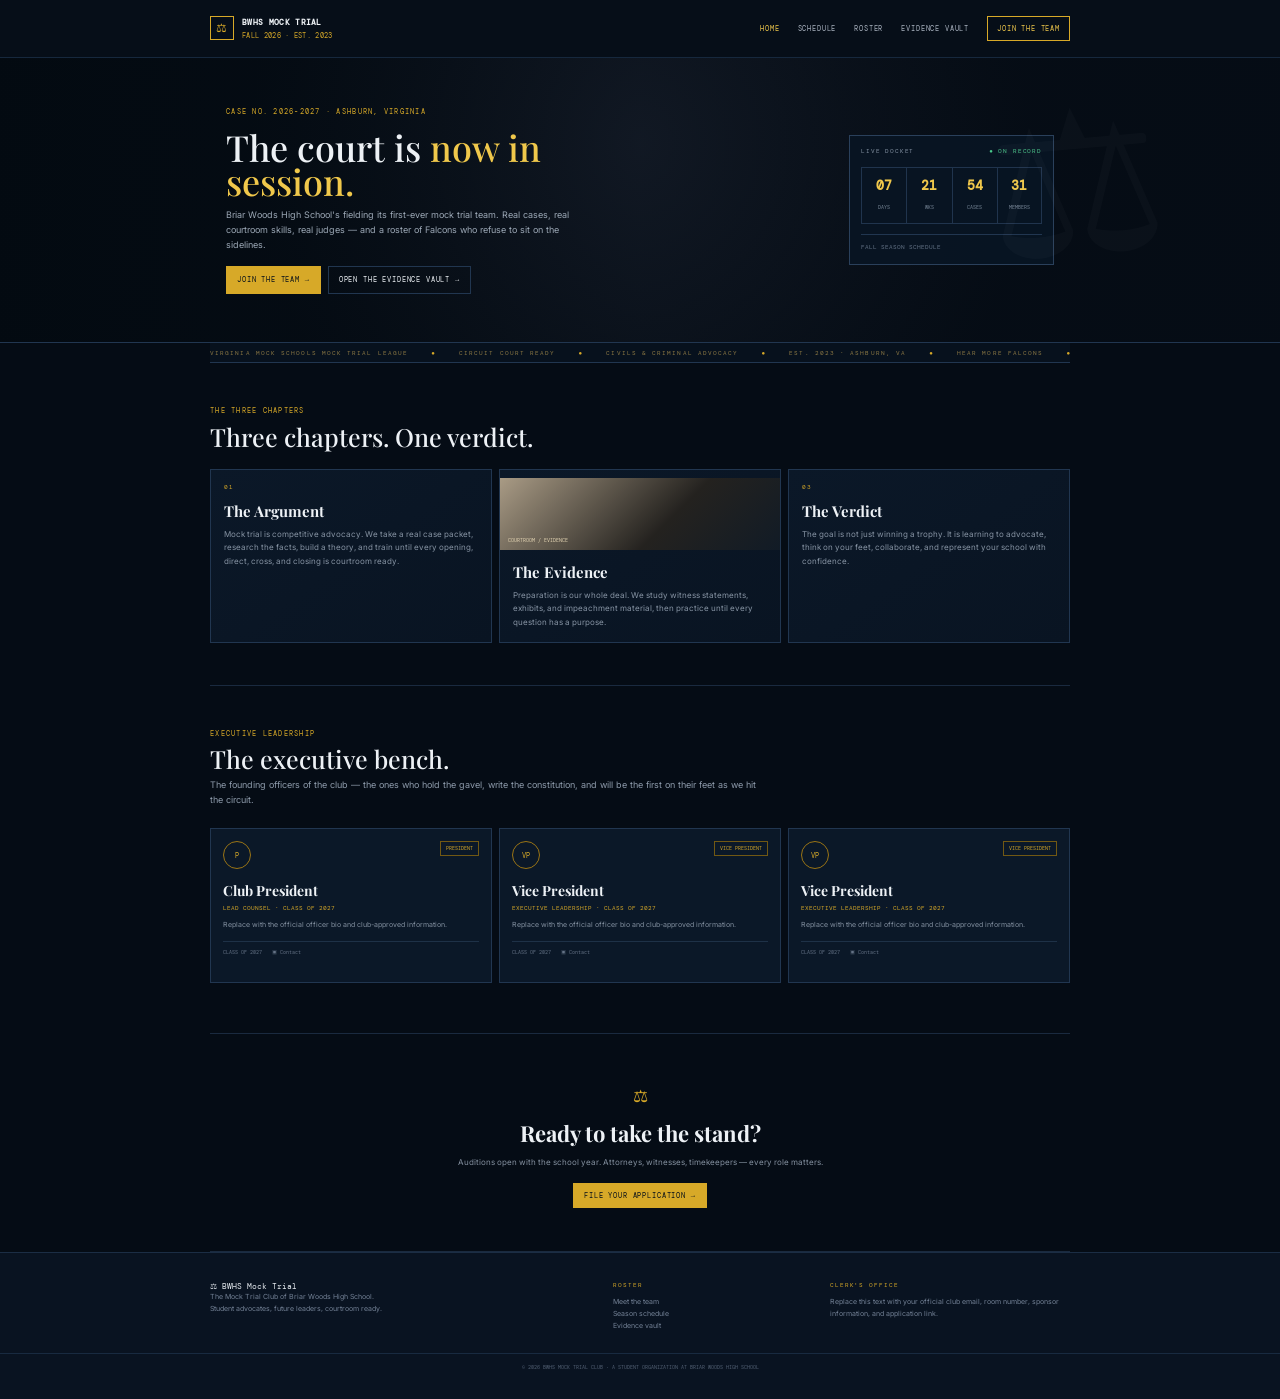
==== index.html @ a9a26ab0 "Add files via upload" ====
<!doctype html><html lang="en"><head><meta charset="utf-8"><meta name="viewport" content="width=device-width,initial-scale=1"><title>Home | BWHS Mock Trial</title><link rel="stylesheet" href="styles.css"></head><body><div class="site"><header><div class="navbar"><a class="logo" href="index.html"><span class="seal">⚖</span><span><b>BWHS Mock Trial</b><small>FALL 2026 · EST. 2023</small></span></a><nav><a class="active" href="index.html">Home</a><a class="" href="schedule.html">Schedule</a><a class="" href="roster.html">Roster</a><a class="" href="resources.html">Evidence Vault</a><a class="join-btn" href="join.html">Join the team</a></nav></div></header><main><section class="hero"><div class="hero-content"><div><div class="eyebrow">CASE NO. 2026-2027 · ASHBURN, VIRGINIA</div><h1>The court is <em>now in session.</em></h1><p>Briar Woods High School's fielding its first-ever mock trial team. Real cases, real courtroom skills, real judges — and a roster of Falcons who refuse to sit on the sidelines.</p><div class="buttons"><a class="btn gold" href="join.html">Join the team →</a><a class="btn" href="resources.html">Open the evidence vault →</a></div></div><div class="status-card"><div class="status-title"><span>LIVE DOCKET</span><span class="live">● ON RECORD</span></div><div class="stats"><div class="stat"><b>07</b><span>DAYS</span></div><div class="stat"><b>21</b><span>WKS</span></div><div class="stat"><b>54</b><span>CASES</span></div><div class="stat"><b>31</b><span>MEMBERS</span></div></div><div style="border-top:1px solid #213650;margin-top:10px;padding-top:8px;color:#647386;font-size:6px">FALL SEASON SCHEDULE</div></div></div></section><div class="ticker"><div>VIRGINIA MOCK SCHOOLS MOCK TRIAL LEAGUE <i>●</i> CIRCUIT COURT READY <i>●</i> CIVILS & CRIMINAL ADVOCACY <i>●</i> EST. 2023 · ASHBURN, VA <i>●</i> HEAR MORE FALCONS <i>●</i></div></div><section><div class="section-head"><div class="kicker">THE THREE CHAPTERS</div><h2>Three chapters. One verdict.</h2></div><div class="cards"><article class="card"><div class="num">01</div><h3>The Argument</h3><p>Mock trial is competitive advocacy. We take a real case packet, research the facts, build a theory, and train until every opening, direct, cross, and closing is courtroom ready.</p></article><article class="card"><div class="num">02</div><div class="card-image"></div><h3>The Evidence</h3><p>Preparation is our whole deal. We study witness statements, exhibits, and impeachment material, then practice until every question has a purpose.</p></article><article class="card"><div class="num">03</div><h3>The Verdict</h3><p>The goal is not just winning a trophy. It is learning to advocate, think on your feet, collaborate, and represent your school with confidence.</p></article></div></section><section class="bench"><div class="section-head"><div class="kicker">EXECUTIVE LEADERSHIP</div><h2>The executive bench.</h2><p>The founding officers of the club — the ones who hold the gavel, write the constitution, and will be the first on their feet as we hit the circuit.</p></div><div class="bench-grid"><article class="person"><span class="role">PRESIDENT</span><div class="avatar">P</div><h3>Club President</h3><div class="title">Lead Counsel · Class of 2027</div><p>Replace with the official officer bio and club-approved information.</p><footer>CLASS OF 2027　　▣ Contact</footer></article><article class="person"><span class="role">VICE PRESIDENT</span><div class="avatar">VP</div><h3>Vice President</h3><div class="title">Executive Leadership · Class of 2027</div><p>Replace with the official officer bio and club-approved information.</p><footer>CLASS OF 2027　　▣ Contact</footer></article><article class="person"><span class="role">VICE PRESIDENT</span><div class="avatar">VP</div><h3>Vice President</h3><div class="title">Executive Leadership · Class of 2027</div><p>Replace with the official officer bio and club-approved information.</p><footer>CLASS OF 2027　　▣ Contact</footer></article></div></section><section class="cta"><div class="scales">⚖</div><h2>Ready to take the stand?</h2><p>Auditions open with the school year. Attorneys, witnesses, timekeepers — every role matters.</p><a class="btn gold" href="join.html">File your application →</a></section></main><footer class="site-footer"><div class="footer-inner"><div><div class="footer-title">⚖ BWHS Mock Trial</div><p>The Mock Trial Club of Briar Woods High School.<br>Student advocates, future leaders, courtroom ready.</p></div><div><h4>ROSTER</h4><p><a href="roster.html">Meet the team</a><br><a href="schedule.html">Season schedule</a><br><a href="resources.html">Evidence vault</a></p></div><div><h4>CLERK'S OFFICE</h4><p>Replace this text with your official club email, room number, sponsor information, and application link.</p></div></div><div class="copyright">© 2026 BWHS MOCK TRIAL CLUB · A STUDENT ORGANIZATION AT BRIAR WOODS HIGH SCHOOL</div></footer></div><script src="script.js"></script></body></html>
---- styles.css ----
@import url('https://fonts.googleapis.com/css2?family=DM+Mono:wght@400;500&family=Inter:wght@400;500;600&family=Playfair+Display:wght@500;600&display=swap');
:root{--bg:#050c15;--panel:#0b1726;--panel2:#0e1c2d;--line:#213650;--gold:#d7a928;--gold2:#f0c84b;--text:#edf1f5;--muted:#8e9bab;--max:860px}
*{box-sizing:border-box}html{scroll-behavior:smooth}body{margin:0;background:var(--bg);color:var(--text);font-family:Inter,Arial,sans-serif;font-size:12px;line-height:1.65}
a{color:inherit;text-decoration:none}.site{min-height:100vh}
header{height:58px;border-bottom:1px solid #16283d;background:#060e18;display:flex;align-items:center;position:sticky;top:0;z-index:50}
.navbar{width:min(100% - 32px,860px);margin:auto;display:flex;align-items:center;justify-content:space-between}
.logo{display:flex;align-items:center;gap:8px;font-family:DM Mono,monospace;font-size:8px;letter-spacing:.04em;text-transform:uppercase}.seal{width:24px;height:24px;border:1px solid var(--gold);display:grid;place-items:center;color:var(--gold);font-size:12px}.logo small{display:block;color:var(--gold);font-size:7px;margin-top:1px}
nav{display:flex;align-items:center;gap:18px;font-family:DM Mono,monospace;font-size:7px;letter-spacing:.12em;text-transform:uppercase;color:#a9b2bf}nav a.active,nav a:hover{color:var(--gold2)}.join-btn{border:1px solid var(--gold);padding:6px 9px;color:var(--gold2)!important}
main{width:min(100% - 32px,var(--max));margin:auto}.hero{height:285px;margin:0 calc((100% - 100vw)/2);padding-left:max(16px,calc((100vw - var(--max))/2 + 16px));padding-right:max(16px,calc((100vw - var(--max))/2 + 16px));display:flex;align-items:center;background:linear-gradient(90deg,rgba(3,10,17,.97),rgba(5,12,21,.76),rgba(5,12,21,.9)),radial-gradient(circle at 50% 30%,#384052,#080e15 58%);border-bottom:1px solid var(--line);position:relative;overflow:hidden}
.hero:before{content:"⚖";position:absolute;right:9%;top:22px;font-size:200px;line-height:1;color:rgba(255,255,255,.025);transform:rotate(-5deg)}.hero-content{width:100%;display:flex;justify-content:space-between;align-items:center;gap:35px}.eyebrow,.kicker{font-family:DM Mono,monospace;font-size:7px;letter-spacing:.18em;color:var(--gold);text-transform:uppercase}.hero h1{font-family:Playfair Display,Georgia,serif;font-size:36px;line-height:.95;font-weight:500;margin:12px 0 10px;max-width:330px}.hero h1 em{color:var(--gold2);font-style:normal}.hero p{max-width:370px;color:#9ca8b6;font-size:9px;margin:0}.buttons{display:flex;gap:7px;margin-top:14px}.btn{font-family:DM Mono,monospace;font-size:7px;letter-spacing:.12em;text-transform:uppercase;padding:7px 10px;border:1px solid var(--line)}.btn.gold{background:var(--gold);border-color:var(--gold);color:#07101a}.btn:hover{border-color:var(--gold);color:var(--gold2)}.status-card{width:205px;border:1px solid #2a405b;background:rgba(8,21,35,.92);padding:11px;font-family:DM Mono,monospace}.status-title{display:flex;justify-content:space-between;font-size:6px;letter-spacing:.14em;color:#8492a2}.live{color:#49c98b}.stats{display:grid;grid-template-columns:repeat(4,1fr);margin-top:10px}.stat{border:1px solid #20344d;border-right:0;padding:7px 3px;text-align:center}.stat:last-child{border-right:1px solid #20344d}.stat b{display:block;color:var(--gold2);font-size:13px}.stat span{font-size:5px;color:#788798}.ticker{height:20px;border-bottom:1px solid var(--line);background:#07111d;color:#8e7a45;display:flex;align-items:center;overflow:hidden;white-space:nowrap;font:6px DM Mono,monospace;letter-spacing:.18em}.ticker div{animation:scroll 32s linear infinite}.ticker i{font-style:normal;color:var(--gold);padding:0 18px}@keyframes scroll{from{transform:translateX(0)}to{transform:translateX(-40%)}}
section{padding:42px 0;border-bottom:1px solid #1a2a3f}.section-head{margin-bottom:20px}.section-head h2{font-family:Playfair Display,Georgia,serif;font-size:25px;font-weight:500;line-height:1;margin:7px 0}.section-head p{max-width:560px;color:#8e9bab;font-size:9px;margin:0}.cards{display:grid;grid-template-columns:repeat(3,1fr);gap:7px}.card{border:1px solid var(--line);background:linear-gradient(145deg,#0b1828,#091422);padding:13px;min-height:125px}.card .num{font:6px DM Mono,monospace;color:var(--gold);letter-spacing:.12em}.card h3{font-family:Playfair Display,Georgia,serif;font-size:15px;margin:8px 0 5px}.card p{font-size:8px;color:#8794a4;margin:0}.card-image{height:72px;margin:-13px -13px 10px;background:linear-gradient(135deg,#a99b85,#24221f 60%,#111b26);position:relative}.card-image:after{content:"COURTROOM / EVIDENCE";position:absolute;bottom:6px;left:8px;font:5px DM Mono,monospace;color:#e4d5b4}
.bench{padding-bottom:50px}.bench-grid{display:grid;grid-template-columns:repeat(3,1fr);gap:7px}.person{border:1px solid var(--line);background:#0b1828;padding:12px;min-height:155px}.avatar{width:28px;height:28px;border:1px solid #9a7415;border-radius:50%;display:grid;place-items:center;color:var(--gold);font:7px DM Mono,monospace;margin-bottom:10px}.role{float:right;border:1px solid #715813;color:var(--gold);font:5px DM Mono,monospace;padding:3px 5px}.person h3{font-family:Playfair Display,Georgia,serif;font-size:14px;margin:0 0 2px}.person .title{font:6px DM Mono,monospace;color:var(--gold);text-transform:uppercase}.person p{font-size:7px;color:#8390a0}.person footer{font:5px DM Mono,monospace;color:#657386;border-top:1px solid #1e3147;padding-top:7px;margin-top:10px}
.cta{text-align:center;padding:48px 0}.cta .scales{color:var(--gold);font-size:17px}.cta h2{font-family:Playfair Display,Georgia,serif;font-size:22px;margin:5px 0}.cta p{color:#84909f;font-size:8px;max-width:500px;margin:0 auto 14px}
footer.site-footer{background:#091321;border-top:1px solid #1b2d44;padding:28px 0;color:#738195}.footer-inner{width:min(100% - 32px,var(--max));margin:auto;display:grid;grid-template-columns:1.4fr .7fr .9fr;gap:30px;font-size:7px}.footer-title{color:#e6ebf0;font:8px DM Mono,monospace}.footer-inner h4{font:6px DM Mono,monospace;color:var(--gold);letter-spacing:.15em;margin:0 0 7px}.footer-inner p{margin:0}.copyright{border-top:1px solid #182a40;margin-top:22px;padding-top:10px;text-align:center;font:5px DM Mono,monospace;color:#536174}
.page-hero{padding:55px 0 25px}.page-hero h1{font:500 35px/1 Playfair Display,Georgia,serif;margin:8px 0}.page-hero p{color:#8996a6;font-size:9px;max-width:600px}.filter-row{display:flex;gap:6px;flex-wrap:wrap;margin:18px 0}.filter{border:1px solid #263b55;background:#091525;color:#9da9b7;padding:6px 9px;font:6px DM Mono,monospace;text-transform:uppercase}.filter.active{background:var(--gold);border-color:var(--gold);color:#07101a}.list{display:grid;gap:7px}.list-item{border:1px solid var(--line);background:#0a1727;padding:13px;display:grid;grid-template-columns:58px 1fr auto;gap:12px;align-items:center}.date{font:7px DM Mono,monospace;color:var(--gold);text-align:center}.date b{display:block;font:20px Playfair Display,serif;color:#e5eaf0}.list-item h3{font:13px Playfair Display,serif;margin:0 0 3px}.list-item p{font-size:7px;color:#8592a2;margin:0}.meta{font:6px DM Mono,monospace;color:#647286;text-align:right}.resource-grid{display:grid;grid-template-columns:repeat(2,1fr);gap:7px}.resource{border:1px solid var(--line);background:#0a1727;padding:15px}.resource h3{font:15px Playfair Display,serif;margin:3px 0}.resource p{font-size:8px;color:#8793a3}.resource a{font:6px DM Mono,monospace;color:var(--gold);text-transform:uppercase}
.quiz{border:1px solid #6e551c;background:#0a1727;padding:14px;margin:18px 0}.quiz label{font:6px DM Mono,monospace;color:var(--gold);text-transform:uppercase}.quiz h3{font:12px Playfair Display,serif;margin:7px 0 12px}.choices{display:grid;grid-template-columns:repeat(3,1fr);gap:5px}.choice{border:1px solid var(--line);padding:7px;text-align:center;font:6px DM Mono,monospace;color:#8e9bab}
@media(max-width:700px){nav{display:none}.hero{height:auto;min-height:390px;padding-top:45px;padding-bottom:45px}.hero-content{display:block}.status-card{margin-top:25px;width:100%;max-width:260px}.cards,.bench-grid,.resource-grid{grid-template-columns:1fr}.footer-inner{grid-template-columns:1fr}.list-item{grid-template-columns:48px 1fr}.meta{display:none}.hero h1{font-size:43px}}
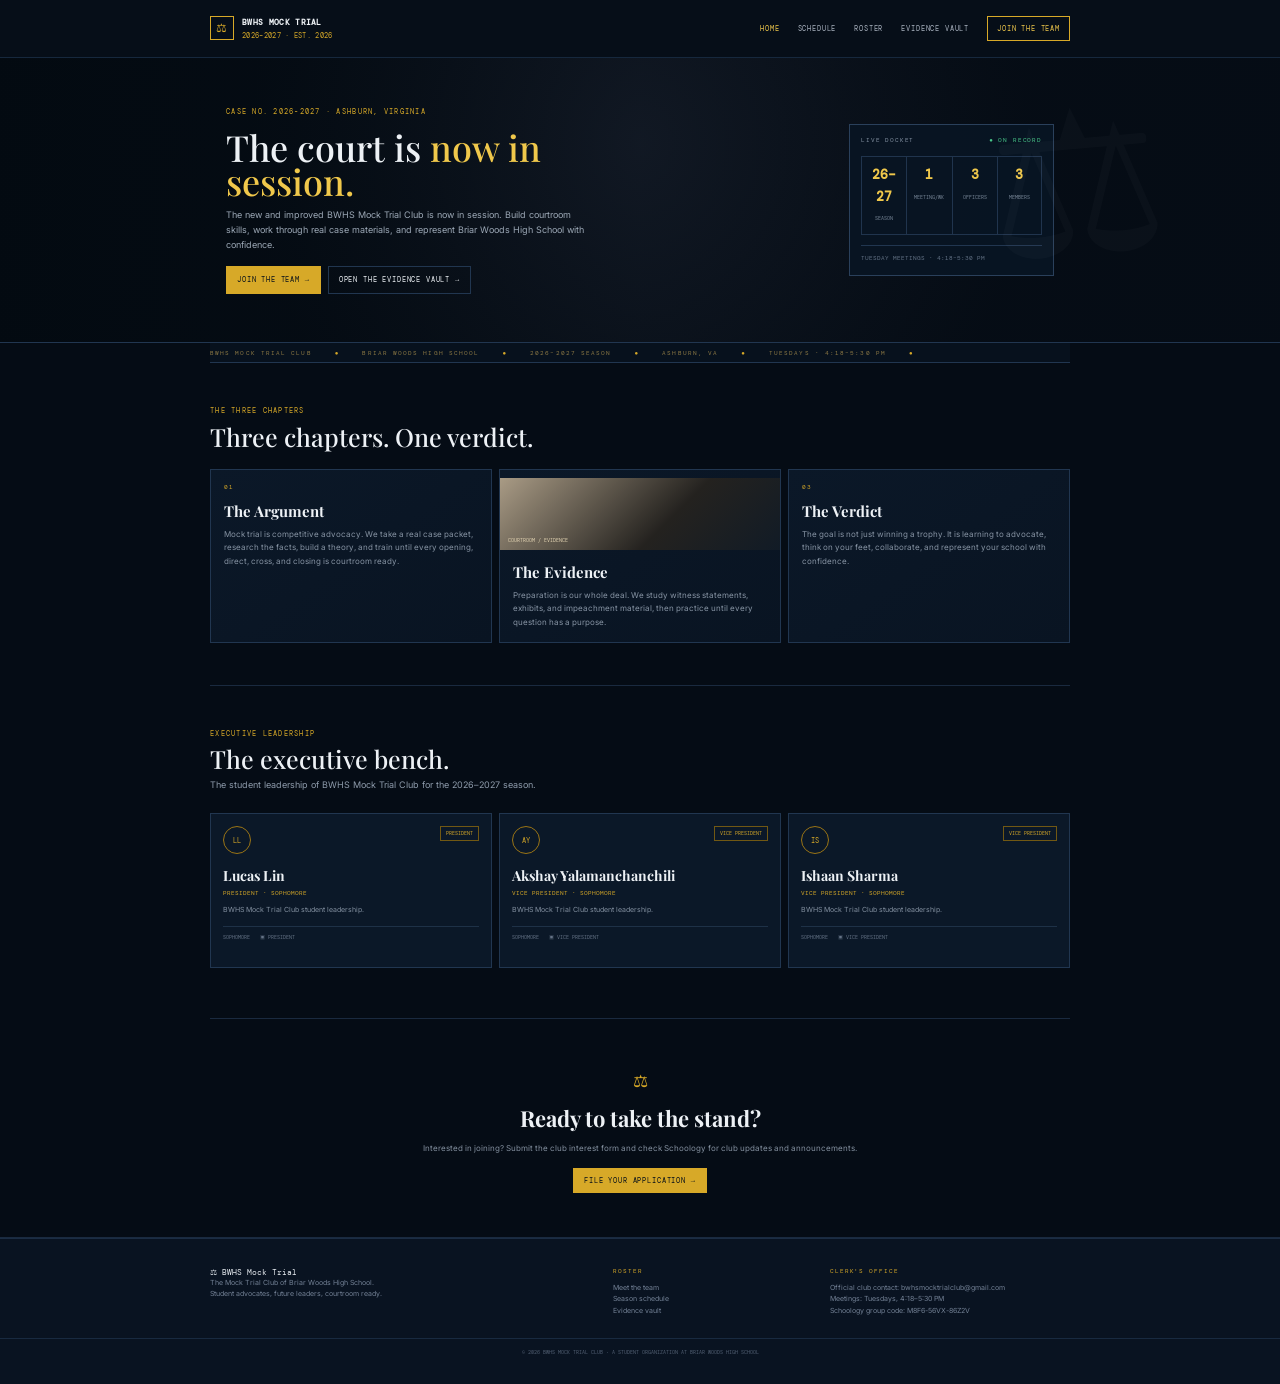
==== commit 2874bba0: "Add files via upload" ====
--- a/index.html
+++ b/index.html
@@ -1 +1 @@
-<!doctype html><html lang="en"><head><meta charset="utf-8"><meta name="viewport" content="width=device-width,initial-scale=1"><title>Home | BWHS Mock Trial</title><link rel="stylesheet" href="styles.css"></head><body><div class="site"><header><div class="navbar"><a class="logo" href="index.html"><span class="seal">⚖</span><span><b>BWHS Mock Trial</b><small>FALL 2026 · EST. 2023</small></span></a><nav><a class="active" href="index.html">Home</a><a class="" href="schedule.html">Schedule</a><a class="" href="roster.html">Roster</a><a class="" href="resources.html">Evidence Vault</a><a class="join-btn" href="join.html">Join the team</a></nav></div></header><main><section class="hero"><div class="hero-content"><div><div class="eyebrow">CASE NO. 2026-2027 · ASHBURN, VIRGINIA</div><h1>The court is <em>now in session.</em></h1><p>Briar Woods High School's fielding its first-ever mock trial team. Real cases, real courtroom skills, real judges — and a roster of Falcons who refuse to sit on the sidelines.</p><div class="buttons"><a class="btn gold" href="join.html">Join the team →</a><a class="btn" href="resources.html">Open the evidence vault →</a></div></div><div class="status-card"><div class="status-title"><span>LIVE DOCKET</span><span class="live">● ON RECORD</span></div><div class="stats"><div class="stat"><b>07</b><span>DAYS</span></div><div class="stat"><b>21</b><span>WKS</span></div><div class="stat"><b>54</b><span>CASES</span></div><div class="stat"><b>31</b><span>MEMBERS</span></div></div><div style="border-top:1px solid #213650;margin-top:10px;padding-top:8px;color:#647386;font-size:6px">FALL SEASON SCHEDULE</div></div></div></section><div class="ticker"><div>VIRGINIA MOCK SCHOOLS MOCK TRIAL LEAGUE <i>●</i> CIRCUIT COURT READY <i>●</i> CIVILS & CRIMINAL ADVOCACY <i>●</i> EST. 2023 · ASHBURN, VA <i>●</i> HEAR MORE FALCONS <i>●</i></div></div><section><div class="section-head"><div class="kicker">THE THREE CHAPTERS</div><h2>Three chapters. One verdict.</h2></div><div class="cards"><article class="card"><div class="num">01</div><h3>The Argument</h3><p>Mock trial is competitive advocacy. We take a real case packet, research the facts, build a theory, and train until every opening, direct, cross, and closing is courtroom ready.</p></article><article class="card"><div class="num">02</div><div class="card-image"></div><h3>The Evidence</h3><p>Preparation is our whole deal. We study witness statements, exhibits, and impeachment material, then practice until every question has a purpose.</p></article><article class="card"><div class="num">03</div><h3>The Verdict</h3><p>The goal is not just winning a trophy. It is learning to advocate, think on your feet, collaborate, and represent your school with confidence.</p></article></div></section><section class="bench"><div class="section-head"><div class="kicker">EXECUTIVE LEADERSHIP</div><h2>The executive bench.</h2><p>The founding officers of the club — the ones who hold the gavel, write the constitution, and will be the first on their feet as we hit the circuit.</p></div><div class="bench-grid"><article class="person"><span class="role">PRESIDENT</span><div class="avatar">P</div><h3>Club President</h3><div class="title">Lead Counsel · Class of 2027</div><p>Replace with the official officer bio and club-approved information.</p><footer>CLASS OF 2027　　▣ Contact</footer></article><article class="person"><span class="role">VICE PRESIDENT</span><div class="avatar">VP</div><h3>Vice President</h3><div class="title">Executive Leadership · Class of 2027</div><p>Replace with the official officer bio and club-approved information.</p><footer>CLASS OF 2027　　▣ Contact</footer></article><article class="person"><span class="role">VICE PRESIDENT</span><div class="avatar">VP</div><h3>Vice President</h3><div class="title">Executive Leadership · Class of 2027</div><p>Replace with the official officer bio and club-approved information.</p><footer>CLASS OF 2027　　▣ Contact</footer></article></div></section><section class="cta"><div class="scales">⚖</div><h2>Ready to take the stand?</h2><p>Auditions open with the school year. Attorneys, witnesses, timekeepers — every role matters.</p><a class="btn gold" href="join.html">File your application →</a></section></main><footer class="site-footer"><div class="footer-inner"><div><div class="footer-title">⚖ BWHS Mock Trial</div><p>The Mock Trial Club of Briar Woods High School.<br>Student advocates, future leaders, courtroom ready.</p></div><div><h4>ROSTER</h4><p><a href="roster.html">Meet the team</a><br><a href="schedule.html">Season schedule</a><br><a href="resources.html">Evidence vault</a></p></div><div><h4>CLERK'S OFFICE</h4><p>Replace this text with your official club email, room number, sponsor information, and application link.</p></div></div><div class="copyright">© 2026 BWHS MOCK TRIAL CLUB · A STUDENT ORGANIZATION AT BRIAR WOODS HIGH SCHOOL</div></footer></div><script src="script.js"></script></body></html>+<!doctype html><html lang="en"><head><meta charset="utf-8"><meta name="viewport" content="width=device-width,initial-scale=1"><title>Home | BWHS Mock Trial</title><link rel="stylesheet" href="styles.css"></head><body><div class="site"><header><div class="navbar"><a class="logo" href="index.html"><span class="seal">⚖</span><span><b>BWHS Mock Trial</b><small>2026–2027 · EST. 2026</small></span></a><nav><a class="active" href="index.html">Home</a><a class="" href="schedule.html">Schedule</a><a class="" href="roster.html">Roster</a><a class="" href="resources.html">Evidence Vault</a><a class="join-btn" href="join.html">Join the team</a></nav></div></header><main><section class="hero"><div class="hero-content"><div><div class="eyebrow">CASE NO. 2026-2027 · ASHBURN, VIRGINIA</div><h1>The court is <em>now in session.</em></h1><p>The new and improved BWHS Mock Trial Club is now in session. Build courtroom skills, work through real case materials, and represent Briar Woods High School with confidence.</p><div class="buttons"><a class="btn gold" href="join.html">Join the team →</a><a class="btn" href="resources.html">Open the evidence vault →</a></div></div><div class="status-card"><div class="status-title"><span>LIVE DOCKET</span><span class="live">● ON RECORD</span></div><div class="stats"><div class="stat"><b id="statSeason">26–27</b><span>SEASON</span></div><div class="stat"><b id="statMeetings">1</b><span>MEETING/WK</span></div><div class="stat"><b id="statOfficers">3</b><span>OFFICERS</span></div><div class="stat"><b id="statMembers">3</b><span>MEMBERS</span></div></div><div style="border-top:1px solid #213650;margin-top:10px;padding-top:8px;color:#647386;font-size:6px">TUESDAY MEETINGS · 4:18–5:30 PM</div></div></div></section><div class="ticker"><div>BWHS MOCK TRIAL CLUB <i>●</i> BRIAR WOODS HIGH SCHOOL <i>●</i> 2026–2027 SEASON <i>●</i> ASHBURN, VA <i>●</i> TUESDAYS · 4:18–5:30 PM <i>●</i></div></div><section><div class="section-head"><div class="kicker">THE THREE CHAPTERS</div><h2>Three chapters. One verdict.</h2></div><div class="cards"><article class="card"><div class="num">01</div><h3>The Argument</h3><p>Mock trial is competitive advocacy. We take a real case packet, research the facts, build a theory, and train until every opening, direct, cross, and closing is courtroom ready.</p></article><article class="card"><div class="num">02</div><div class="card-image"></div><h3>The Evidence</h3><p>Preparation is our whole deal. We study witness statements, exhibits, and impeachment material, then practice until every question has a purpose.</p></article><article class="card"><div class="num">03</div><h3>The Verdict</h3><p>The goal is not just winning a trophy. It is learning to advocate, think on your feet, collaborate, and represent your school with confidence.</p></article></div></section><section class="bench"><div class="section-head"><div class="kicker">EXECUTIVE LEADERSHIP</div><h2>The executive bench.</h2><p>The student leadership of BWHS Mock Trial Club for the 2026–2027 season.</p></div><div class="bench-grid" id="officerGrid"></div></div></section><section class="cta"><div class="scales">⚖</div><h2>Ready to take the stand?</h2><p>Interested in joining? Submit the club interest form and check Schoology for club updates and announcements.</p><a class="btn gold" href="join.html">File your application →</a></section></main><footer class="site-footer"><div class="footer-inner"><div><div class="footer-title">⚖ BWHS Mock Trial</div><p>The Mock Trial Club of Briar Woods High School.<br>Student advocates, future leaders, courtroom ready.</p></div><div><h4>ROSTER</h4><p><a href="roster.html">Meet the team</a><br><a href="schedule.html">Season schedule</a><br><a href="resources.html">Evidence vault</a></p></div><div><h4>CLERK'S OFFICE</h4><p>Official club contact: bwhsmocktrialclub@gmail.com<br>Meetings: Tuesdays, 4:18–5:30 PM<br>Schoology group code: M8F6-56VX-86Z2V</p></div></div><div class="copyright">© 2026 BWHS MOCK TRIAL CLUB · A STUDENT ORGANIZATION AT BRIAR WOODS HIGH SCHOOL</div></footer></div><script src="club-data.js"></script><script src="script.js"></script></body></html>
